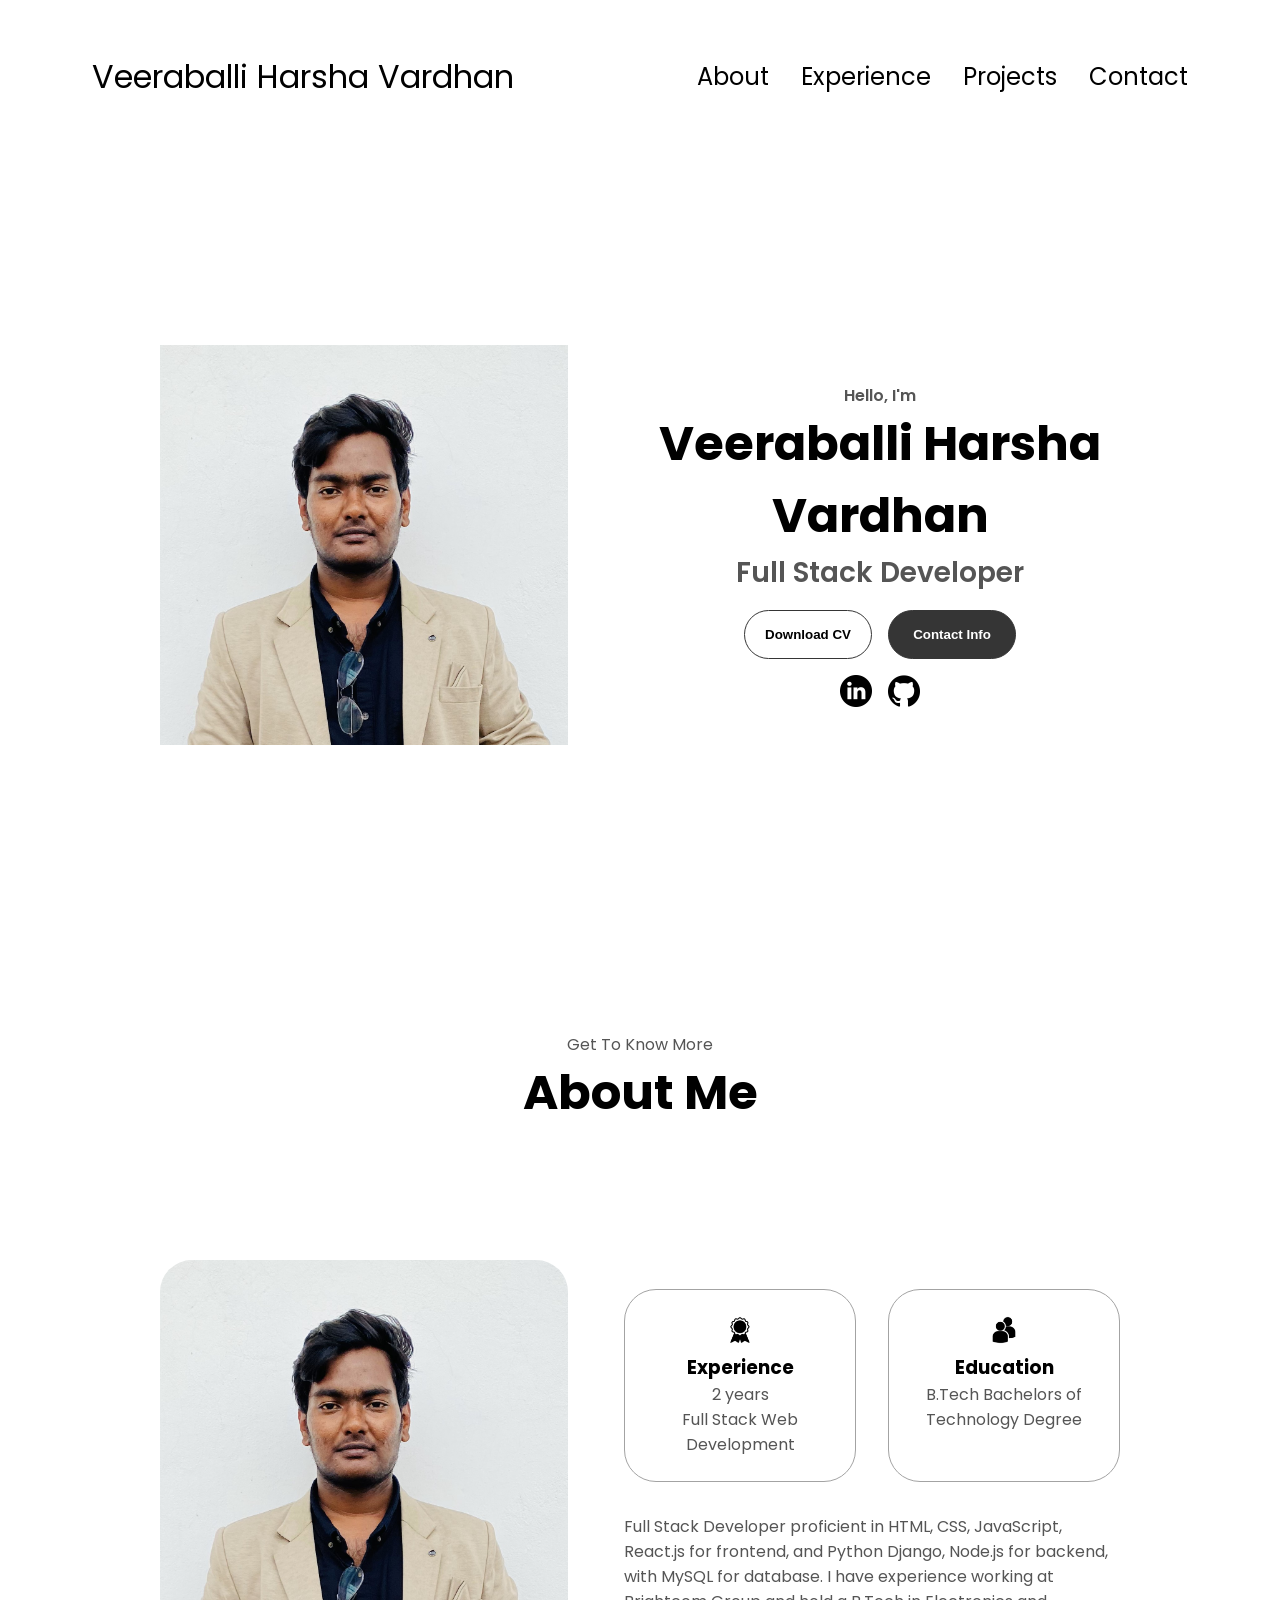
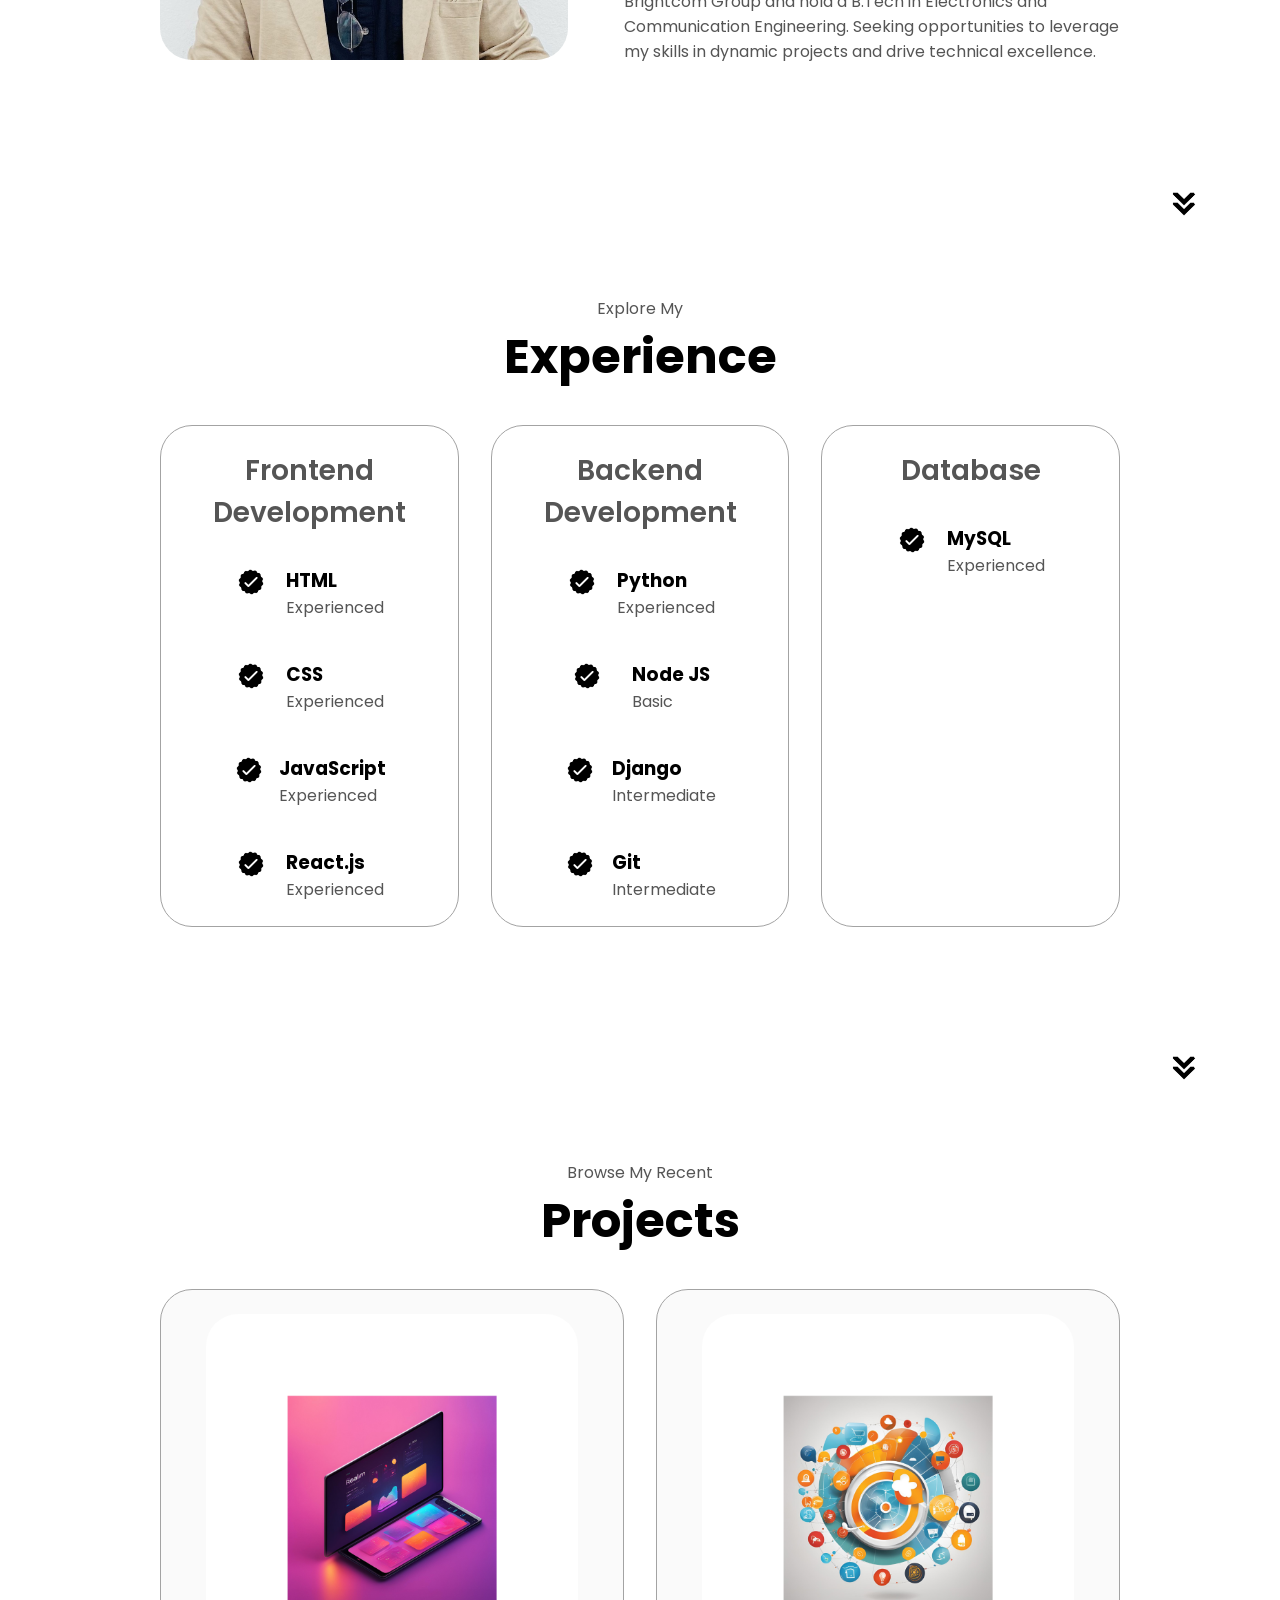
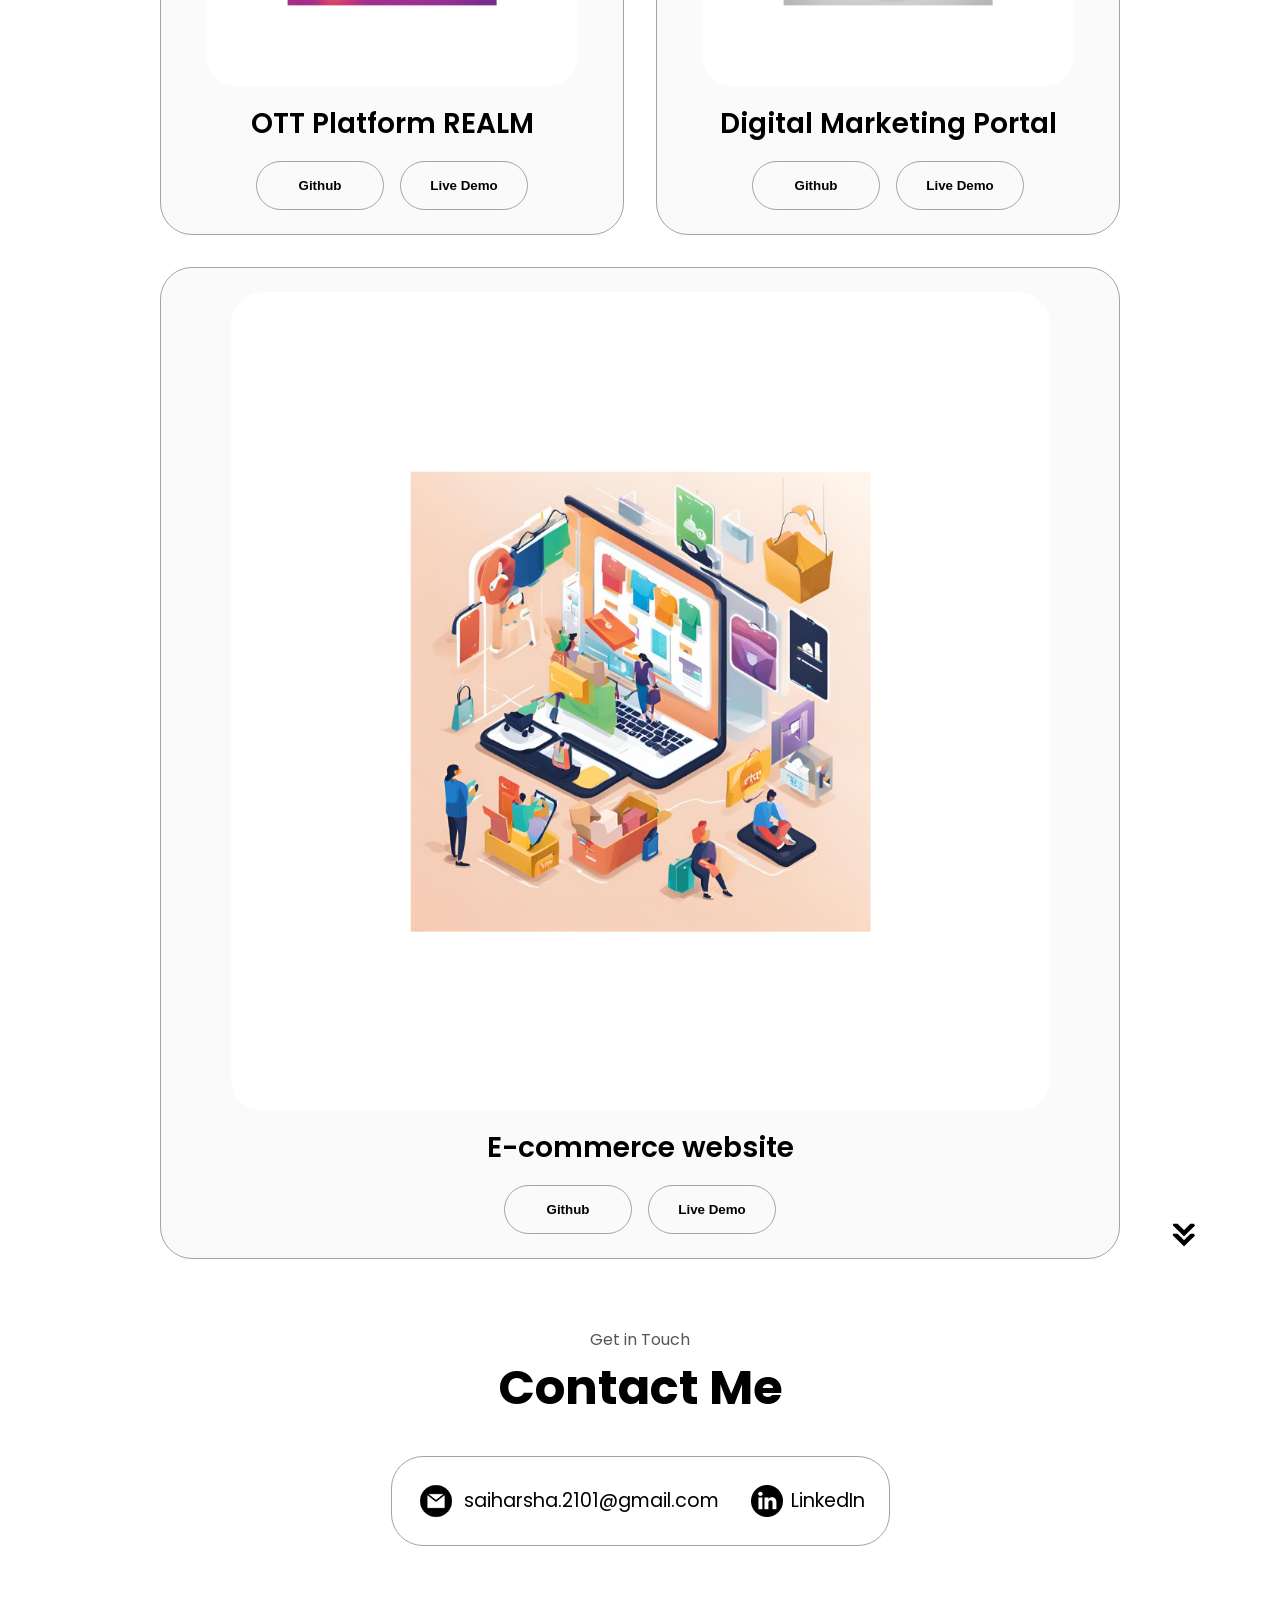
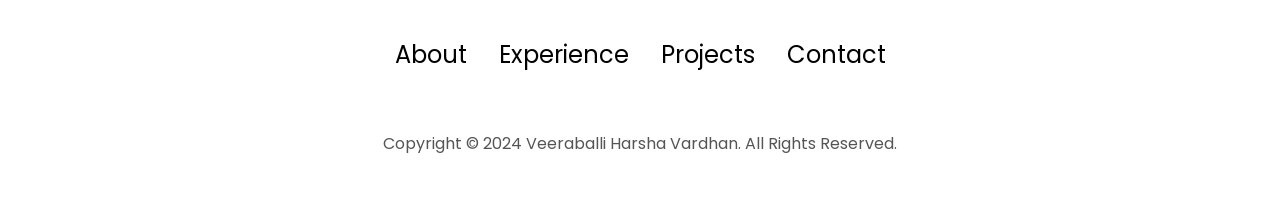
==== index.html @ b3e72954 "Initial commit" ====
<!DOCTYPE html>
<html lang="en">
  <head>
    <meta charset="UTF-8" />
    <meta http-equiv="X-UA-Compatible" content="IE=edge" />
    <meta name="viewport" content="width=device-width, initial-scale=1.0" />
    <title>My Portfolio</title>
    <link rel="stylesheet" href="style.css" />
    <link rel="stylesheet" href="mediaqueries.css" />
  </head>
  <body>
    <nav id="desktop-nav">
      <div class="logo">Veeraballi Harsha Vardhan</div>
      <div>
        <ul class="nav-links">
          <li><a href="#about">About</a></li>
          <li><a href="#experience">Experience</a></li>
          <li><a href="#projects">Projects</a></li>
          <li><a href="#contact">Contact</a></li>
        </ul>
      </div>
    </nav>
    <nav id="hamburger-nav">
      <div class="logo">Veeraballi Harsha Vardhan</div>
      <div class="hamburger-menu">
        <div class="hamburger-icon" onclick="toggleMenu()">
          <span></span>
          <span></span>
          <span></span>
        </div>
        <div class="menu-links">
          <li><a href="#about" onclick="toggleMenu()">About</a></li>
          <li><a href="#experience" onclick="toggleMenu()">Experience</a></li>
          <li><a href="#projects" onclick="toggleMenu()">Projects</a></li>
          <li><a href="#contact" onclick="toggleMenu()">Contact</a></li>
        </div>
      </div>
    </nav>
    <section id="profile">
      <div class="section__pic-container">
        <img src="./assets/profile-pic.png" alt="Harsha profile picture" />
      </div>
      <div class="section__text">
        <p class="section__text__p1">Hello, I'm</p>
        <h1 class="title">Veeraballi Harsha Vardhan</h1>
        <p class="section__text__p2">Full Stack Developer </p>
        <div class="btn-container">
          <button
            class="btn btn-color-2"
            onclick="window.open('./assets/veeraballiharshavardhan_resume.pdf')"
          >
            Download CV
          </button>
          <button class="btn btn-color-1" onclick="location.href='./#contact'">
            Contact Info
          </button>
        </div>
        <div id="socials-container">
          <img
            src="./assets/linkedin.png"
            alt="My LinkedIn profile"
            class="icon"
            onclick="location.href='https://linkedin.com/'"
          />
          <img
            src="./assets/github.png"
            alt="My Github profile"
            class="icon"
            onclick="location.href='https://github.com/'"
          />
        </div>
      </div>
    </section>
    <section id="about">
      <p class="section__text__p1">Get To Know More</p>
      <h1 class="title">About Me</h1>
      <div class="section-container">
        <div class="section__pic-container">
          <img
            src="./assets/profile-pic.png"
            alt="Profile picture"
            class="about-pic"
          />
        </div>
        <div class="about-details-container">
          <div class="about-containers">
            <div class="details-container">
              <img
                src="./assets/experience.png"
                alt="Experience icon"
                class="icon"
              />
              <h3>Experience</h3>
              <p>2 years <br />Full Stack Web Development</p>
            </div>
            <div class="details-container">
              <img
                src="./assets/education.png"
                alt="Education icon"
                class="icon"
              />
              <h3>Education</h3>
              <p>B.Tech Bachelors of Technology Degree</p>
            </div>
          </div>
          <div class="text-container">
            <p>
              Full Stack Developer proficient in HTML, CSS, JavaScript, React.js for frontend, 
              and Python Django, Node.js for backend, with MySQL for database. I have experience
              working at Brightcom Group and hold a B.Tech in Electronics and Communication Engineering.
              Seeking opportunities to leverage my skills in dynamic projects and drive technical
               excellence.
            </p>
          </div>
        </div>
      </div>
      <img
        src="./assets/arrow.png"
        alt="Arrow icon"
        class="icon arrow"
        onclick="location.href='./#experience'"
      />
    </section>
    <section id="experience">
      <p class="section__text__p1">Explore My</p>
      <h1 class="title">Experience</h1>
      <div class="experience-details-container">
        <div class="about-containers">
          <div class="details-container">
            <h2 class="experience-sub-title">Frontend Development</h2>
            <div class="article-container">
              <article>
                <img
                  src="./assets/checkmark.png"
                  alt="Experience icon"
                  class="icon"
                />
                <div>
                  <h3>HTML</h3>
                  <p>Experienced</p>
                </div>
              </article>
              <article>
                <img
                  src="./assets/checkmark.png"
                  alt="Experience icon"
                  class="icon"
                />
                <div>
                  <h3>CSS</h3>
                  <p>Experienced</p>
                </div>
              </article>
              <article>
                <img
                  src="./assets/checkmark.png"
                  alt="Experience icon"
                  class="icon"
                />
                <div>
                  <h3>JavaScript</h3>
                  <p>Experienced</p>
                </div>
              </article>
              <article>
                <img
                  src="./assets/checkmark.png"
                  alt="Experience icon"
                  class="icon"
                />
                <div>
                  <h3>React.js</h3>
                  <p>Experienced</p>
                </div>
              </article>
            </div>
          </div>
          <div class="details-container">
            <h2 class="experience-sub-title">Backend Development</h2>
            <div class="article-container">
              <article>
                <img
                  src="./assets/checkmark.png"
                  alt="Experience icon"
                  class="icon"
                />
                <div>
                  <h3>Python</h3>
                  <p>Experienced</p>
                </div>
              </article>
              <article>
                <img
                  src="./assets/checkmark.png"
                  alt="Experience icon"
                  class="icon"
                />
                <div>
                  <h3>Node JS</h3>
                  <p>Basic</p>
                </div>
              </article>
              <article>
                <img
                  src="./assets/checkmark.png"
                  alt="Experience icon"
                  class="icon"
                />
                <div>
                  <h3>Django</h3>
                  <p>Intermediate</p>
                </div>
              </article>
              <article>
                <img
                  src="./assets/checkmark.png"
                  alt="Experience icon"
                  class="icon"
                />
                <div>
                  <h3>Git</h3>
                  <p>Intermediate</p>
                </div>
              </article>
            </div>
          </div>
          <div class="details-container">
            <h2 class="experience-sub-title">Database</h2>
            <div class="article-container">
              <article>
                <img
                  src="./assets/checkmark.png"
                  alt="Experience icon"
                  class="icon"
                />
                <div>
                  <h3>MySQL</h3>
                  <p>Experienced</p>
                </div>
              </article>
        </div>
      </div>
      <img
        src="./assets/arrow.png"
        alt="Arrow icon"
        class="icon arrow"
        onclick="location.href='./#projects'"
      />
    </section>
    <section id="projects">
      <p class="section__text__p1">Browse My Recent</p>
      <h1 class="title">Projects</h1>
      <div class="experience-details-container">
        <div class="about-containers">
          <div class="details-container color-container">
            <div class="article-container">
              <img
                src="./assets/ott-pic.png"
                alt="Project 1"
                class="project-img"
              />
            </div>
            <h2 class="experience-sub-title project-title">OTT Platform REALM</h2>
            <div class="btn-container">
              <button
                class="btn btn-color-2 project-btn"
                onclick="location.href='https://github.com/'"
              >
                Github
              </button>
              <button
                class="btn btn-color-2 project-btn"
                onclick="location.href='https://github.com/'"
              >
                Live Demo
              </button>
            </div>
          </div>
          <div class="details-container color-container">
            <div class="article-container">
              <img
                src="./assets/digital-pic.png"
                alt="Project 2"
                class="project-img"
              />
            </div>
            <h2 class="experience-sub-title project-title">Digital Marketing Portal</h2>
            <div class="btn-container">
              <button
                class="btn btn-color-2 project-btn"
                onclick="location.href='https://github.com/'"
              >
                Github
              </button>
              <button
                class="btn btn-color-2 project-btn"
                onclick="location.href='https://github.com/'"
              >
                Live Demo
              </button>
            </div>
          </div>
          <div class="details-container color-container">
            <div class="article-container">
              <img
                src="./assets/ecommerce-pic.png"
                alt="Project 3"
                class="project-img"
              />
            </div>
            <h2 class="experience-sub-title project-title">E-commerce website</h2>
            <div class="btn-container">
              <button
                class="btn btn-color-2 project-btn"
                onclick="location.href='https://github.com/'"
              >
                Github
              </button>
              <button
                class="btn btn-color-2 project-btn"
                onclick="location.href='https://github.com/'"
              >
                Live Demo
              </button>
            </div>
          </div>
        </div>
      </div>
      <img
        src="./assets/arrow.png"
        alt="Arrow icon"
        class="icon arrow"
        onclick="location.href='./#contact'"
      />
    </section>
    <section id="contact">
      <p class="section__text__p1">Get in Touch</p>
      <h1 class="title">Contact Me</h1>
      <div class="contact-info-upper-container">
        <div class="contact-info-container">
          <img
            src="./assets/email.png"
            alt="Email icon"
            class="icon contact-icon email-icon"
          />
          <p><a href="mailto:examplemail@gmail.com">saiharsha.2101@gmail.com</a></p>
        </div>
        <div class="contact-info-container">
          <img
            src="./assets/linkedin.png"
            alt="LinkedIn icon"
            class="icon contact-icon"
          />
          <p><a href="https://www.linkedin.com">LinkedIn</a></p>
        </div>
      </div>
    </section>
    <footer>
      <nav>
        <div class="nav-links-container">
          <ul class="nav-links">
            <li><a href="#about">About</a></li>
            <li><a href="#experience">Experience</a></li>
            <li><a href="#projects">Projects</a></li>
            <li><a href="#contact">Contact</a></li>
          </ul>
        </div>
      </nav>
      <p>Copyright &#169; 2024 Veeraballi Harsha Vardhan. All Rights Reserved.</p>
    </footer>
    <script src="script.js"></script>
  </body>
</html>
---- style.css ----
/* GENERAL */

@import url("https://fonts.googleapis.com/css2?family=Poppins:wght@300;400;500;600&display=swap");

* {
  margin: 0;
  padding: 0;
}

body {
  font-family: "Poppins", sans-serif;
}

html {
  scroll-behavior: smooth;
}

p {
  color: rgb(85, 85, 85);
}

/* TRANSITION */

a,
.btn {
  transition: all 300ms ease;
}

/* DESKTOP NAV */

nav,
.nav-links {
  display: flex;
}

nav {
  justify-content: space-around;
  align-items: center;
  height: 17vh;
}

.nav-links {
  gap: 2rem;
  list-style: none;
  font-size: 1.5rem;
}

a {
  color: black;
  text-decoration: none;
  text-decoration-color: white;
}

a:hover {
  color: grey;
  text-decoration: underline;
  text-underline-offset: 1rem;
  text-decoration-color: rgb(181, 181, 181);
}

.logo {
  font-size: 2rem;
}

.logo:hover {
  cursor: default;
}

/* HAMBURGER MENU */

#hamburger-nav {
  display: none;
}

.hamburger-menu {
  position: relative;
  display: inline-block;
}

.hamburger-icon {
  display: flex;
  flex-direction: column;
  justify-content: space-between;
  height: 24px;
  width: 30px;
  cursor: pointer;
}

.hamburger-icon span {
  width: 100%;
  height: 2px;
  background-color: black;
  transition: all 0.3 ease-in-out;
}

.menu-links {
  position: absolute;
  top: 100%;
  right: 0;
  background-color: white;
  width: fit-content;
  max-height: 0;
  overflow: hidden;
  transition: all 0.3 ease-in-out;
}

.menu-links a {
  display: block;
  padding: 10px;
  text-align: center;
  font-size: 1.5rem;
  color: black;
  text-decoration: none;
  transition: all 0.3 ease-in-out;
}

.menu-links li {
  list-style: none;
}

.menu-links.open {
  max-height: 300px;
}

.hamburger-icon.open span:first-child {
  transform: rotate(45deg) translate(10px, 5px);
}

.hamburger-icon.open span:nth-child(2) {
  opacity: 0;
}

.hamburger-icon.open span:last-child {
  transform: rotate(-45deg) translate(10px, -5px);
}

.hamburger-icon span:first-child {
  transform: none;
}

.hamburger-icon span:first-child {
  opacity: 1;
}

.hamburger-icon span:first-child {
  transform: none;
}

/* SECTIONS */

section {
  padding-top: 4vh;
  height: 96vh;
  margin: 0 10rem;
  box-sizing: border-box;
  min-height: fit-content;
}

.section-container {
  display: flex;
}

/* PROFILE SECTION */

#profile {
  display: flex;
  justify-content: center;
  gap: 5rem;
  height: 80vh;
  
}

.section__pic-container {
  display: flex;
  height: 400px;
  width: 400px;
  margin: auto 0;
 
}

.section__text {
  align-self: center;
  text-align: center;
}

.section__text p {
  font-weight: 600;
}

.section__text__p1 {
  text-align: center;
}

.section__text__p2 {
  font-size: 1.75rem;
  margin-bottom: 1rem;
}

.title {
  font-size: 3rem;
  text-align: center;
}

#socials-container {
  display: flex;
  justify-content: center;
  margin-top: 1rem;
  gap: 1rem;
}

/* ICONS */

.icon {
  cursor: pointer;
  height: 2rem;
}

/* BUTTONS */

.btn-container {
  display: flex;
  justify-content: center;
  gap: 1rem;
}

.btn {
  font-weight: 600;
  transition: all 300ms ease;
  padding: 1rem;
  width: 8rem;
  border-radius: 2rem;
}

.btn-color-1,
.btn-color-2 {
  border: rgb(53, 53, 53) 0.1rem solid;
}

.btn-color-1:hover,
.btn-color-2:hover {
  cursor: pointer;
}

.btn-color-1,
.btn-color-2:hover {
  background: rgb(53, 53, 53);
  color: white;
}

.btn-color-1:hover {
  background: rgb(0, 0, 0);
}

.btn-color-2 {
  background: none;
}

.btn-color-2:hover {
  border: rgb(255, 255, 255) 0.1rem solid;
}

.btn-container {
  gap: 1rem;
}

/* ABOUT SECTION */

#about {
  position: relative;
}

.about-containers {
  gap: 2rem;
  margin-bottom: 2rem;
  margin-top: 2rem;
}

.about-details-container {
  justify-content: center;
  flex-direction: column;
}

.about-containers,
.about-details-container {
  display: flex;
}

.about-pic {
  border-radius: 2rem;
}

.arrow {
  position: absolute;
  right: -5rem;
  bottom: 2.5rem;
}

.details-container {
  padding: 1.5rem;
  flex: 1;
  background: white;
  border-radius: 2rem;
  border: rgb(53, 53, 53) 0.1rem solid;
  border-color: rgb(163, 163, 163);
  text-align: center;
}

.section-container {
  gap: 4rem;
  height: 80%;
}

.section__pic-container {
  height: 400px;
  width: 400px;
  margin: auto 0;
}

/* EXPERIENCE SECTION */

#experience {
  position: relative;
}

.experience-sub-title {
  color: rgb(85, 85, 85);
  font-weight: 600;
  font-size: 1.75rem;
  margin-bottom: 2rem;
}

.experience-details-container {
  display: flex;
  justify-content: center;
  flex-direction: column;
}

.article-container {
  display: flex;
  text-align: initial;
  flex-wrap: wrap;
  flex-direction: row;
  gap: 2.5rem;
  justify-content: space-around;
}

article {
  display: flex;
  width: 10rem;
  justify-content: space-around;
  gap: 0.5rem;
}

article .icon {
  cursor: default;
}

/* PROJECTS SECTION */

#projects {
  position: relative;
}

.color-container {
  border-color: rgb(163, 163, 163);
  background: rgb(250, 250, 250);
}

.project-img {
  border-radius: 2rem;
  width: 90%;
  height: 90%;
}

.project-title {
  margin: 1rem;
  color: black;
}

.project-btn {
  color: black;
  border-color: rgb(163, 163, 163);
}

/* CONTACT */

#contact {
  display: flex;
  justify-content: center;
  flex-direction: column;
  height: 70vh;
}

.contact-info-upper-container {
  display: flex;
  justify-content: center;
  border-radius: 2rem;
  border: rgb(53, 53, 53) 0.1rem solid;
  border-color: rgb(163, 163, 163);
  background: (250, 250, 250);
  margin: 2rem auto;
  padding: 0.5rem;
}

.contact-info-container {
  display: flex;
  align-items: center;
  justify-content: center;
  gap: 0.5rem;
  margin: 1rem;
}

.contact-info-container p {
  font-size: larger;
}

.contact-icon {
  cursor: default;
}

.email-icon {
  height: 2.5rem;
}

/* FOOTER SECTION */

footer {
  height: 26vh;
  margin: 0 1rem;
}

footer p {
  text-align: center;
}
---- mediaqueries.css ----
@media screen and (max-width: 1400px) {
  #profile {
    height: 83vh;
    margin-bottom: 6rem;
  }
  .about-containers {
    flex-wrap: wrap;
  }
  #contact,
  #projects {
    height: fit-content;
  }
}

@media screen and (max-width: 1200px) {
  #desktop-nav {
    display: none;
  }
  #hamburger-nav {
    display: flex;
  }
  #experience,
  .experience-details-container {
    margin-top: 2rem;
  }
  #profile,
  .section-container {
    display: block;
  }
  .arrow {
    display: none;
  }
  section,
  .section-container {
    height: fit-content;
  }
  section {
    margin: 0 5%;
  }
  .section__pic-container {
    width: 275px;
    height: 275px;
    margin: 0 auto 2rem;
  }
  .about-containers {
    margin-top: 0;
  }
}

@media screen and (max-width: 600px) {
  #contact,
  footer {
    height: 40vh;
  }
  #profile {
    height: 83vh;
    margin-bottom: 0;
  }
  article {
    font-size: 1rem;
  }
  footer nav {
    height: fit-content;
    margin-bottom: 2rem;
  }
  .about-containers,
  .contact-info-upper-container,
  .btn-container {
    flex-wrap: wrap;
  }
  .contact-info-container {
    margin: 0;
  }
  .contact-info-container p,
  .nav-links li a {
    font-size: 1rem;
  }
  .experience-sub-title {
    font-size: 1.25rem;
  }
  .logo {
    font-size: 1.5rem;
  }
  .nav-links {
    flex-direction: column;
    gap: 0.5rem;
    text-align: center;
  }
  .section__pic-container {
    width: auto;
    height: 46vw;
    justify-content: center;
  }
  .section__text__p2 {
    font-size: 1.25rem;
  }
  .title {
    font-size: 2rem;
  }
  .text-container {
    text-align: justify;
  }
}
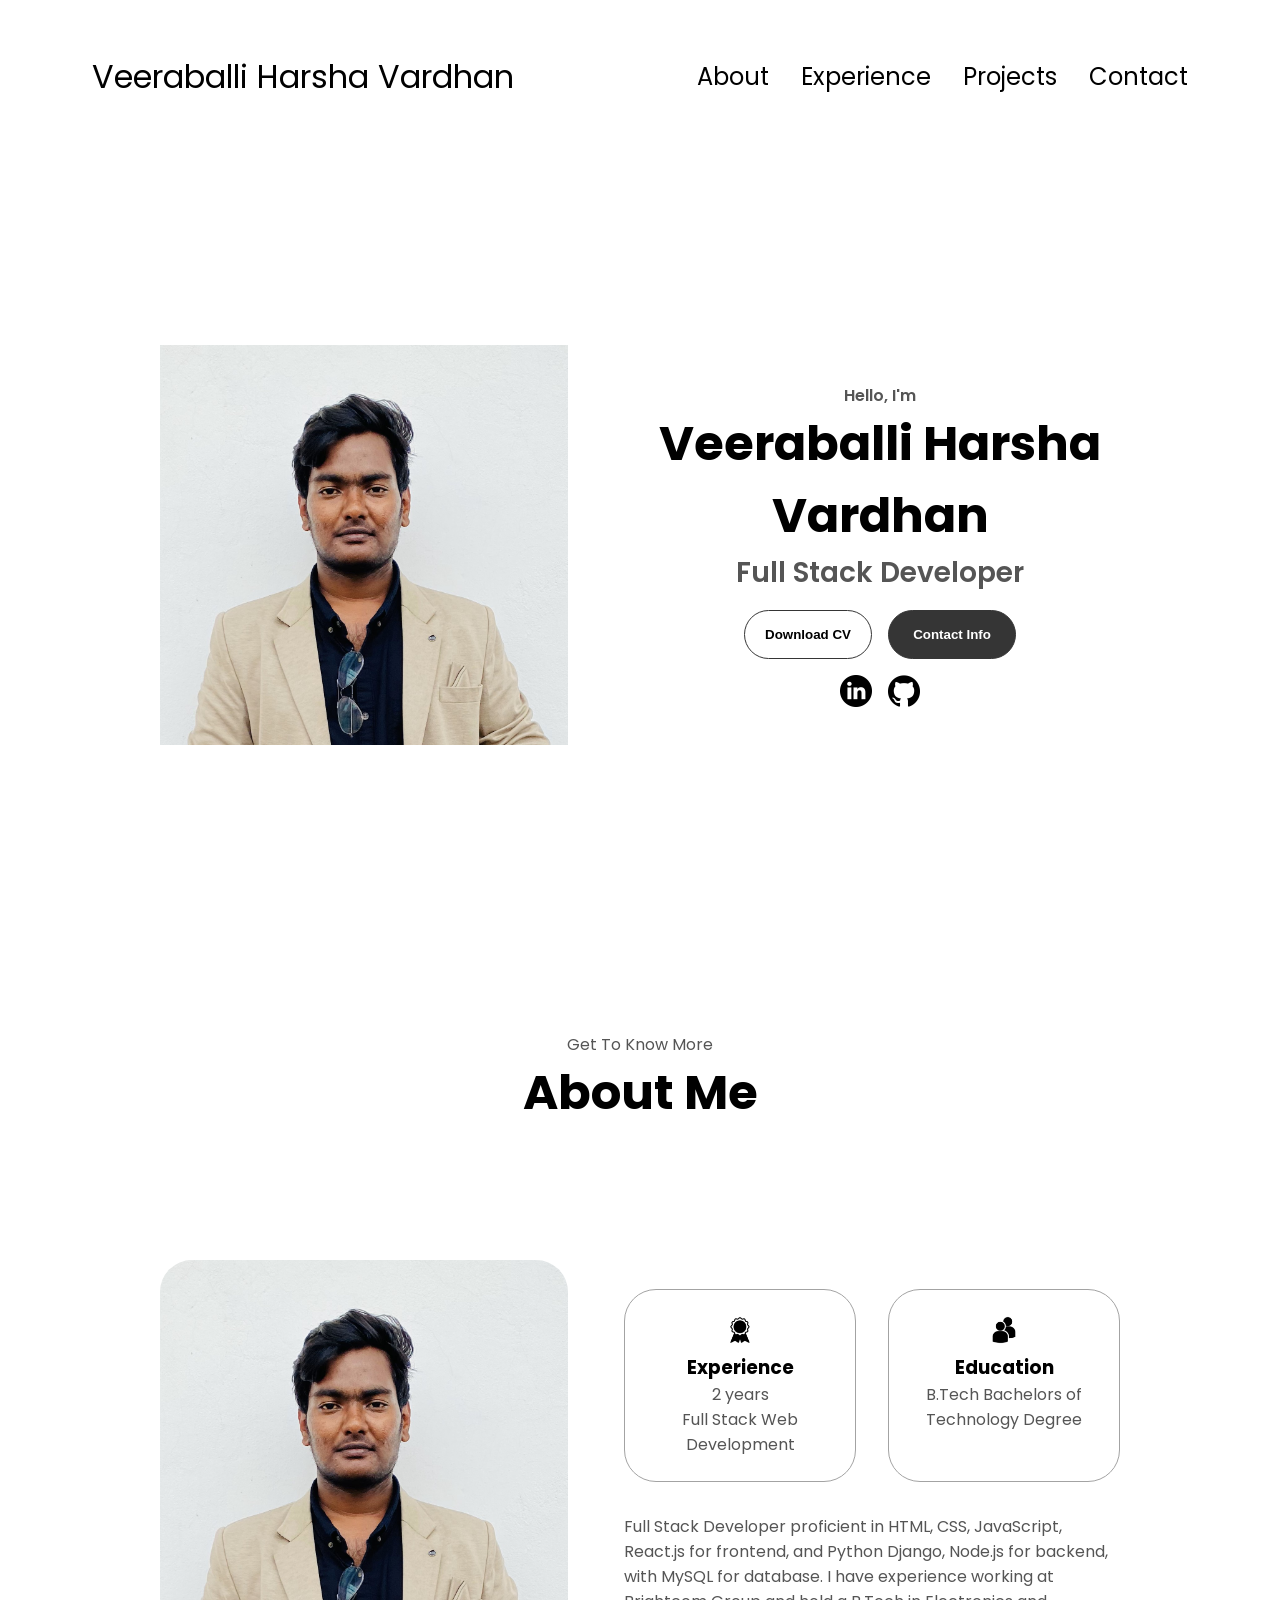
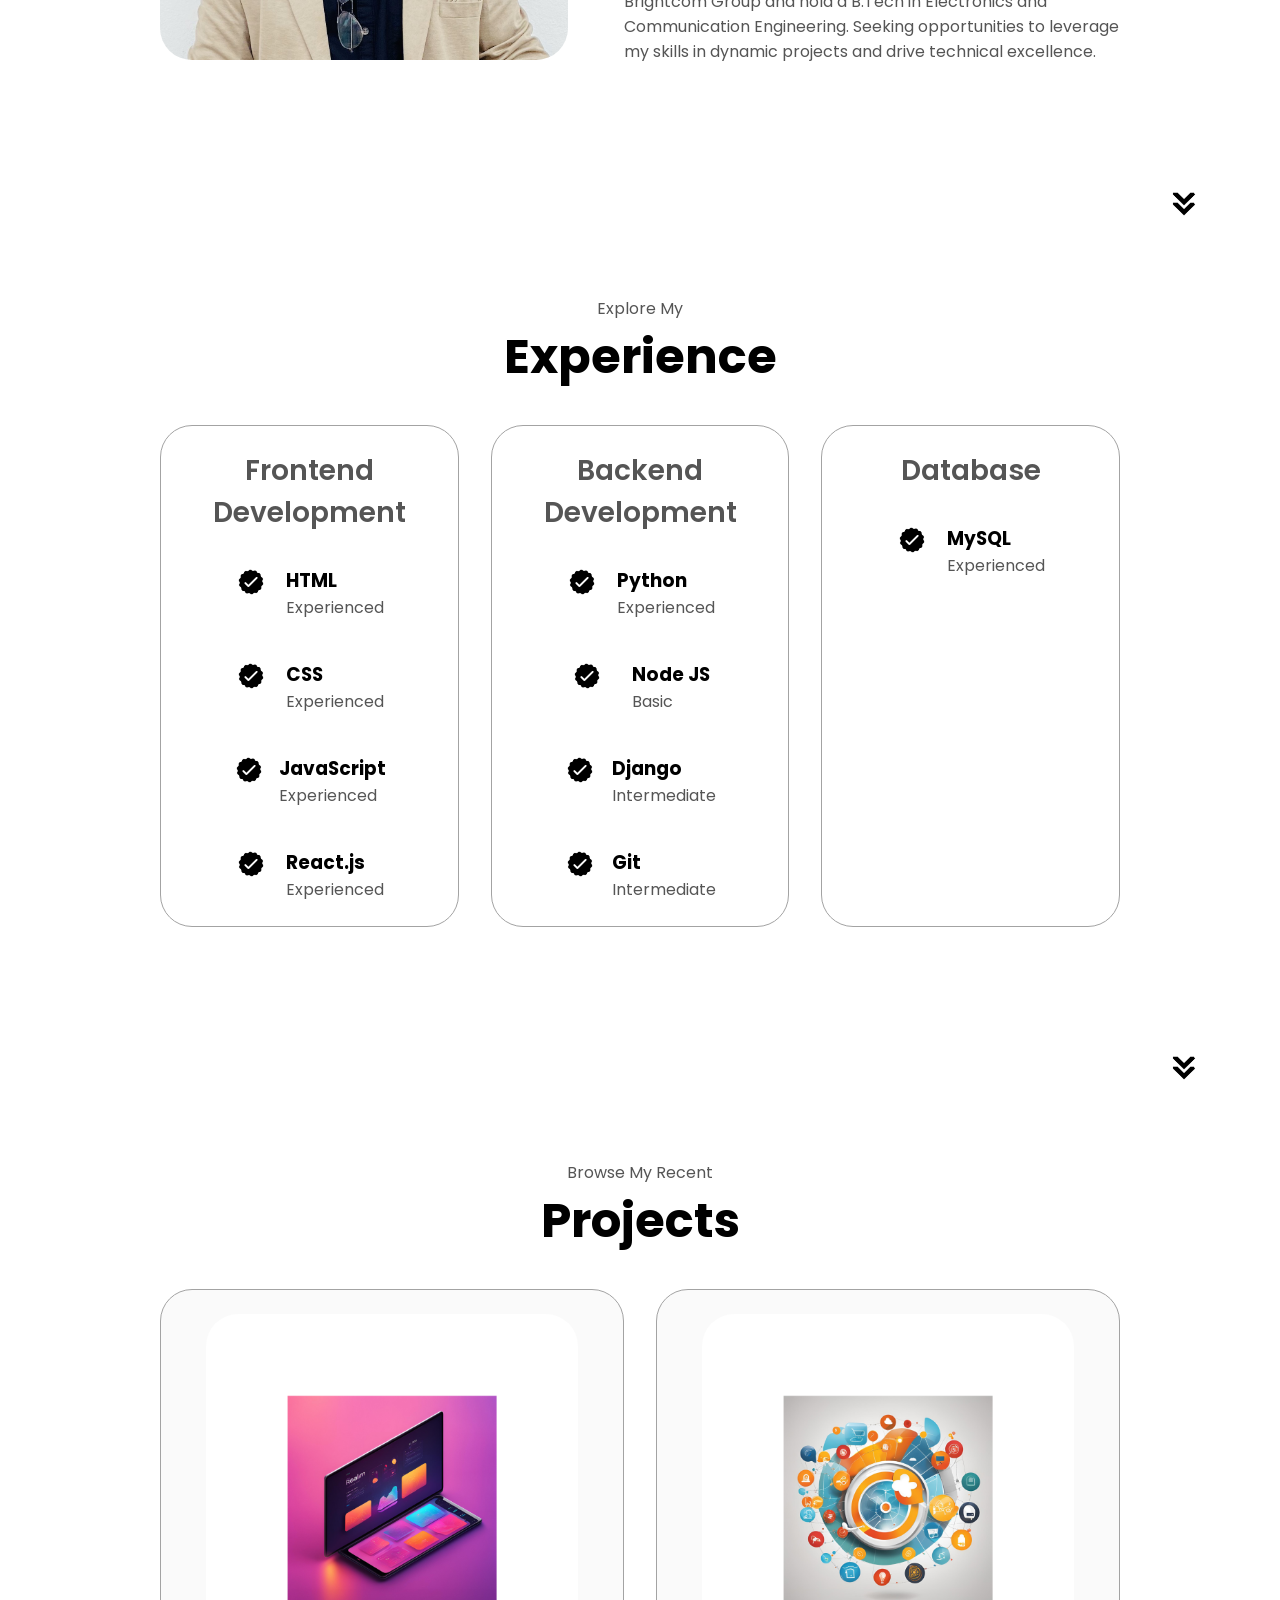
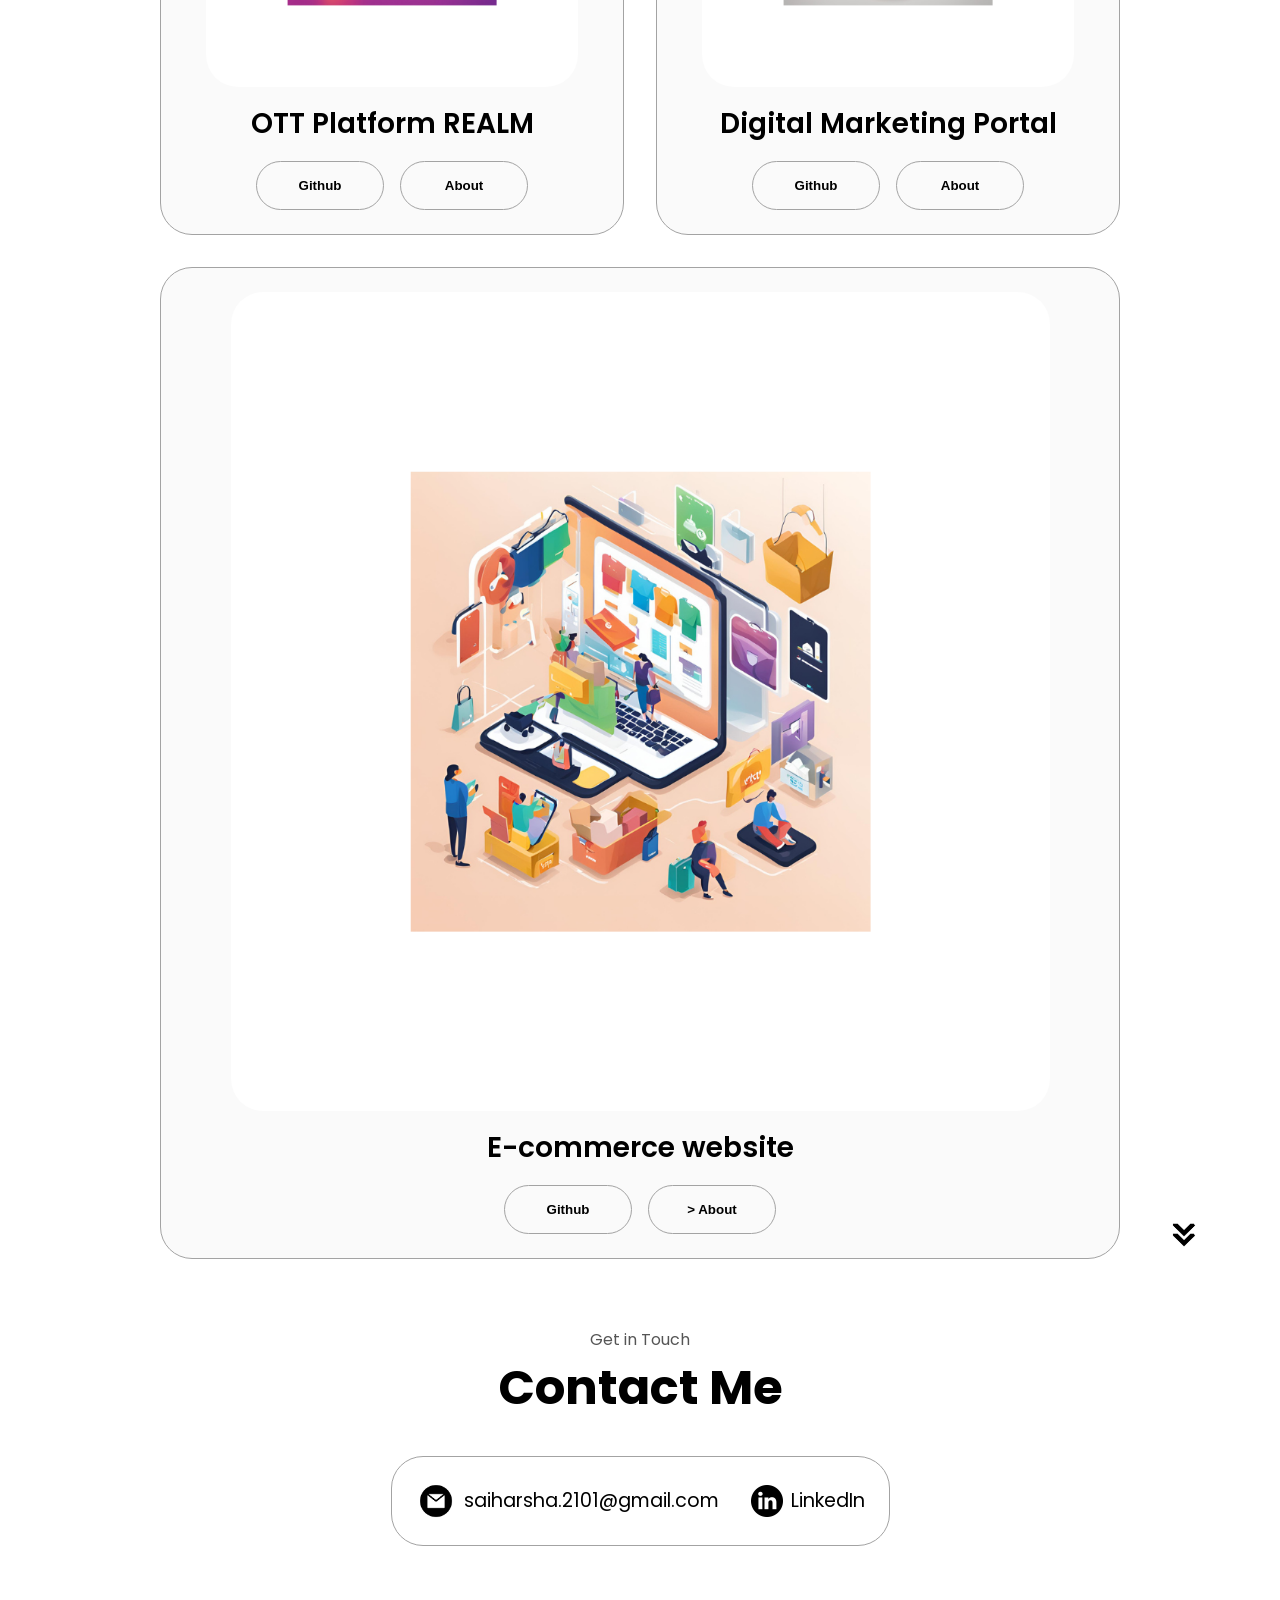
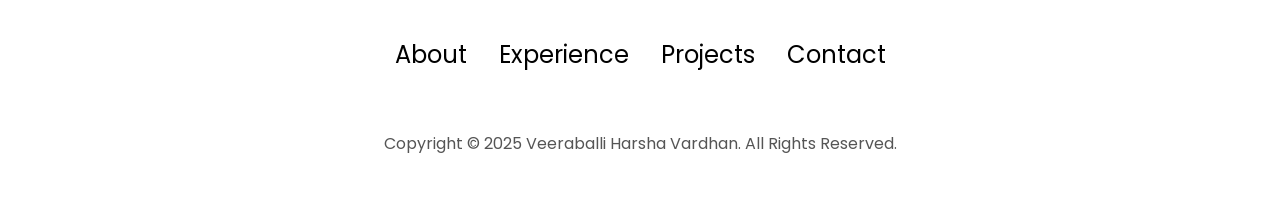
==== commit e9630363: "Updated project with new changes" ====
--- a/index.html
+++ b/index.html
@@ -60,13 +60,13 @@
             src="./assets/linkedin.png"
             alt="My LinkedIn profile"
             class="icon"
-            onclick="location.href='https://linkedin.com/'"
+            onclick="location.href='https://www.linkedin.com/in/veeraballi-harsha-vardhan-38965a172'"
           />
           <img
             src="./assets/github.png"
             alt="My Github profile"
             class="icon"
-            onclick="location.href='https://github.com/'"
+            onclick="location.href='https://github.com/harshavardhan999/'"
           />
         </div>
       </div>
@@ -254,28 +254,23 @@
         <div class="about-containers">
           <div class="details-container color-container">
             <div class="article-container">
-              <img
-                src="./assets/ott-pic.png"
-                alt="Project 1"
-                class="project-img"
-              />
+              <img src="./assets/ott-pic.png" alt="Project 1" class="project-img" />
+              <div class="project-description">
+                <p>Realm is an OTT platform that provides a seamless streaming experience...</p>
+              </div>
             </div>
             <h2 class="experience-sub-title project-title">OTT Platform REALM</h2>
             <div class="btn-container">
-              <button
-                class="btn btn-color-2 project-btn"
-                onclick="location.href='https://github.com/'"
-              >
+              <button class="btn btn-color-2 project-btn" onclick="location.href='https://github.com/'">
                 Github
               </button>
-              <button
-                class="btn btn-color-2 project-btn"
-                onclick="location.href='https://github.com/'"
-              >
-                Live Demo
-              </button>
-            </div>
-          </div>
+              <button class="btn btn-color-2 project-btn about-btn">
+                About
+              </button>
+            </div>
+          </div>
+          
+          
           <div class="details-container color-container">
             <div class="article-container">
               <img
@@ -283,20 +278,21 @@
                 alt="Project 2"
                 class="project-img"
               />
+              <div class="project-description">
+                <p>This Digital Marketing Portal helps businesses manage their campaigns effectively...</p>
+              </div>
             </div>
             <h2 class="experience-sub-title project-title">Digital Marketing Portal</h2>
             <div class="btn-container">
               <button
                 class="btn btn-color-2 project-btn"
-                onclick="location.href='https://github.com/'"
+                onclick="location.href='https://github.com/harshavardhan999/Digital-Marketing-Portal.git'"
               >
                 Github
               </button>
-              <button
-                class="btn btn-color-2 project-btn"
-                onclick="location.href='https://github.com/'"
-              >
-                Live Demo
+             
+              <button class="btn btn-color-2 project-btn about-btn">
+            About
               </button>
             </div>
           </div>
@@ -307,20 +303,20 @@
                 alt="Project 3"
                 class="project-img"
               />
+              <div class="project-description">
+                <p>This E-Commerce Website enables seamless online shopping with various features....</p>
+              </div>
             </div>
             <h2 class="experience-sub-title project-title">E-commerce website</h2>
             <div class="btn-container">
               <button
                 class="btn btn-color-2 project-btn"
-                onclick="location.href='https://github.com/'"
+                onclick="location.href='https://github.com/harshavardhan999/Ekart-project.git'"
               >
                 Github
               </button>
-              <button
-                class="btn btn-color-2 project-btn"
-                onclick="location.href='https://github.com/'"
-              >
-                Live Demo
+              <button class="btn btn-color-2 project-btn about-btn"></buttonclass>>
+               About
               </button>
             </div>
           </div>
@@ -351,7 +347,7 @@
             alt="LinkedIn icon"
             class="icon contact-icon"
           />
-          <p><a href="https://www.linkedin.com">LinkedIn</a></p>
+          <p><a href="https://www.linkedin.com/in/veeraballi-harsha-vardhan-38965a172">LinkedIn</a></p>
         </div>
       </div>
     </section>
@@ -366,7 +362,7 @@
           </ul>
         </div>
       </nav>
-      <p>Copyright &#169; 2024 Veeraballi Harsha Vardhan. All Rights Reserved.</p>
+      <p>Copyright &#169; 2025 Veeraballi Harsha Vardhan. All Rights Reserved.</p>
     </footer>
     <script src="script.js"></script>
   </body>
--- a/style.css
+++ b/style.css
@@ -432,3 +432,28 @@
 footer p {
   text-align: center;
 }
+.project-description {
+  position: absolute;
+  top: 50%;
+  left: 50%;
+  transform: translate(-50%, -50%); /* Centering */
+  width: 90%; /* Adjust width to fit text */
+  max-width: 80%; /* Limit max width */
+  height: auto; /* Adjust height dynamically */
+  background: rgba(255, 255, 255, 0.85); /* Dark background for readability */
+  color: rgb(0, 0, 0);
+  display: flex;
+  justify-content: center;
+  align-items: center;
+  text-align: center;
+  padding: 20px;
+  font-size: 1.1rem;
+  border-radius: 10px; /* Smooth corners */
+  display: none; /* Initially hidden */
+}
+
+.article-container {
+  position: relative;
+  overflow: hidden;
+}
+
